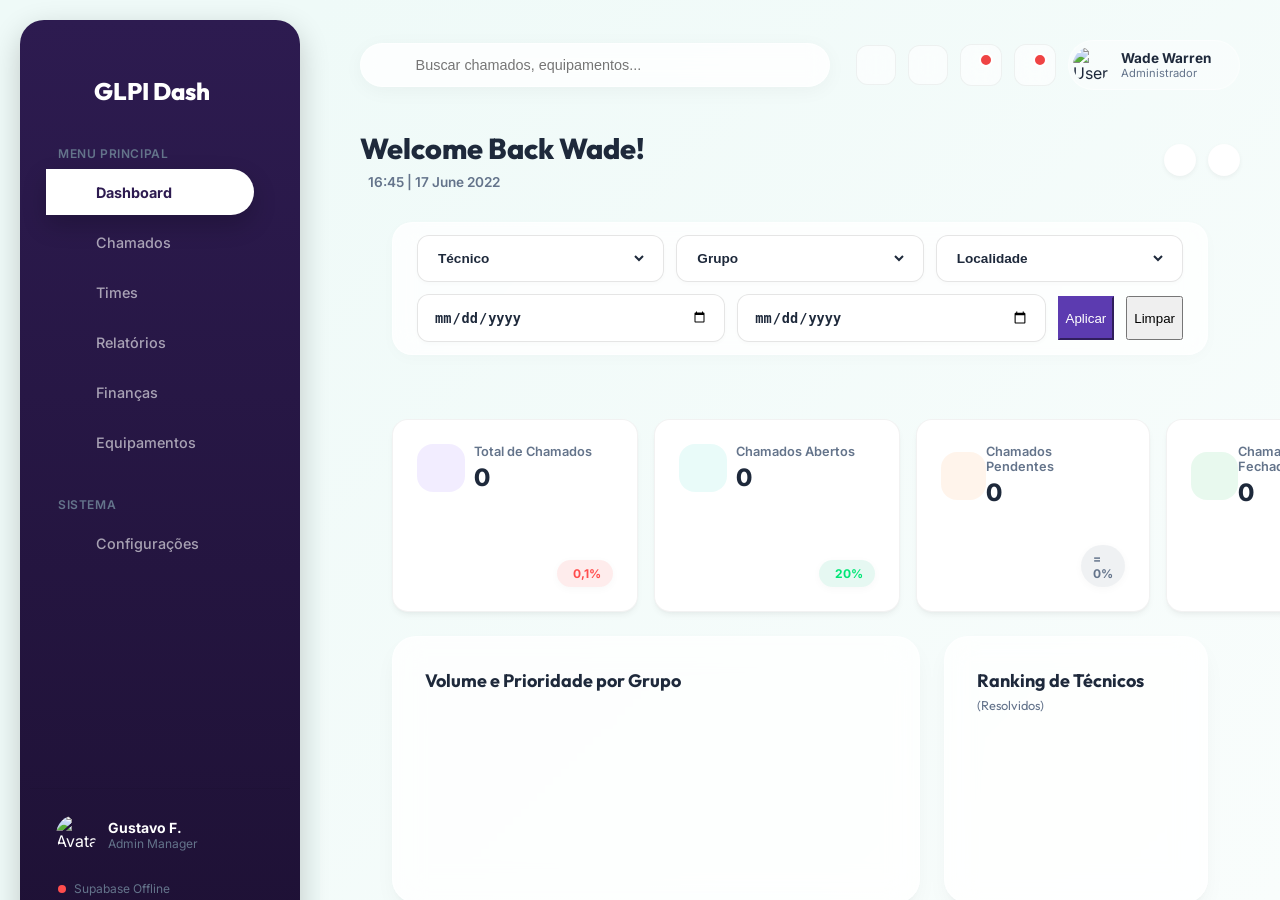
==== index.html @ dac2be9b "feat: premium dark mode and UI alignment refinements" ====
<!DOCTYPE html>
<html lang="pt-br">

<head>
    <meta charset="UTF-8">
    <meta name="viewport" content="width=device-width, initial-scale=1.0">
    <title>GLPI | Premium Dashboard</title>
    <link rel="stylesheet" href="style.css">
    <!-- Google Fonts: Inter & Outfit -->
    <link rel="preconnect" href="https://fonts.googleapis.com">
    <link rel="preconnect" href="https://fonts.gstatic.com" crossorigin>
    <link
        href="https://fonts.googleapis.com/css2?family=Inter:wght@300;400;500;600;700;800&family=Outfit:wght@400;500;600;700;800&display=swap"
        rel="stylesheet">
    <!-- Leaflet Maps CSS -->
    <link rel="stylesheet" href="https://unpkg.com/leaflet@1.9.4/dist/leaflet.css"
        integrity="sha256-p4NxAoJBhIIN+hmNHrzRCf9tD/miZyoHS5obTRR9BMY=" crossorigin="" />
    <link rel="stylesheet" href="https://unpkg.com/leaflet.markercluster@1.4.1/dist/MarkerCluster.css" />
    <link rel="stylesheet" href="https://unpkg.com/leaflet.markercluster@1.4.1/dist/MarkerCluster.Default.css" />
    <!-- Chart.js -->
    <script src="https://cdn.jsdelivr.net/npm/chart.js"></script>
    <!-- Lucide Icons -->
    <script src="https://unpkg.com/lucide@latest"></script>
    <!-- Leaflet JS -->
    <script src="https://unpkg.com/leaflet@1.9.4/dist/leaflet.js"
        integrity="sha256-20nQCchB9co0qIjJZRGuk2/Z9VM+kNiyxNV1lvTlZBo=" crossorigin=""></script>
    <script src="https://unpkg.com/leaflet.markercluster@1.4.1/dist/leaflet.markercluster.js"></script>
</head>

<body>
    <div class="app-container">
        <!-- Sidebar -->
        <aside class="sidebar">
            <div class="sidebar-header">
                <div class="logo">
                    <i data-lucide="zap"></i>
                    <span>GLPI Dash</span>
                </div>
            </div>

            <div class="sidebar-nav-group">
                <span class="nav-group-label">Menu Principal</span>
                <nav class="sidebar-nav">
                    <a href="#" class="nav-item active" id="nav-dashboard">
                        <i data-lucide="layout-grid"></i>
                        <span>Dashboard</span>
                    </a>
                    <a href="#" class="nav-item" id="nav-tickets">
                        <i data-lucide="ticket"></i>
                        <span>Chamados</span>
                    </a>
                    <a href="#" class="nav-item" id="nav-teams">
                        <i data-lucide="users"></i>
                        <span>Times</span>
                    </a>
                    <a href="#" class="nav-item" id="nav-reports">
                        <i data-lucide="bar-chart-3"></i>
                        <span>Relatórios</span>
                    </a>
                    <a href="#" class="nav-item" id="nav-finance">
                        <i data-lucide="dollar-sign"></i>
                        <span>Finanças</span>
                    </a>
                    <a href="#" class="nav-item" id="nav-equipamentos">
                        <i data-lucide="monitor"></i>
                        <span>Equipamentos</span>
                    </a>
                </nav>
            </div>

            <div class="sidebar-nav-group">
                <span class="nav-group-label">Sistema</span>
                <nav class="sidebar-nav">
                    <a href="#" class="nav-item">
                        <i data-lucide="settings"></i>
                        <span>Configurações</span>
                    </a>
                </nav>
            </div>

            <div class="sidebar-footer">
                <div class="user-profile-mini">
                    <img src="https://ui-avatars.com/api/?name=Admin+Manager&background=e0e9fe&color=135bec"
                        alt="Avatar" class="avatar-mini">
                    <div class="user-info-mini">
                        <span class="name">Gustavo F.</span>
                        <span class="role">Admin Manager</span>
                    </div>
                </div>
                <div class="connection-status"
                    style="margin-top: 16px; padding: 0 12px; font-size: 0.75rem; color: #64748b; display: flex; align-items: center; gap: 8px;">
                    <span class="status-dot"></span>
                    <span id="status-text">Supabase Offline</span>
                </div>
            </div>
        </aside>

        <!-- Main Content -->
        <main class="main-content">
            <header class="top-header">
                <div class="mobile-menu-btn" id="mobile-menu-btn" style="display: none; cursor: pointer; margin-right: 16px;">
                    <i data-lucide="menu"></i>
                </div>
                <div class="search-container">
                    <i data-lucide="search"></i>
                    <input type="text" id="ticket-search" placeholder="Buscar chamados, equipamentos...">
                </div>
                <div class="header-actions">
                    <button class="action-icon" id="refresh-btn" title="Atualizar Dados">
                        <i data-lucide="refresh-cw"></i>
                    </button>
                    <button class="action-icon" id="theme-toggle" title="Alternar Tema">
                        <i data-lucide="sun"></i>
                    </button>
                    <div class="action-icon">
                        <i data-lucide="message-square"></i>
                        <span class="status-badge-header"></span>
                    </div>
                    <div class="action-icon">
                        <i data-lucide="bell"></i>
                        <span class="status-badge-header"></span>
                    </div>
                    <div class="user-profile">
                        <img src="https://ui-avatars.com/api/?name=Wade+Warren&background=f472b6&color=fff" alt="User">
                        <div class="user-meta">
                            <span class="name">Wade Warren</span>
                            <span class="role">Administrador</span>
                        </div>
                        <i data-lucide="chevron-down"></i>
                    </div>
                </div>
            </header>

            <div class="welcome-section">
                <div class="welcome-text">
                    <h2 id="view-title">Welcome Back Wade!</h2>
                    <div class="time-stamp">
                        <i data-lucide="calendar"></i>
                        <span id="current-time-display">16:45 | 17 June 2022</span>
                    </div>
                </div>
                <div class="view-controls">
                    <button class="ctrl-btn"><i data-lucide="chevron-left"></i></button>
                    <button class="ctrl-btn"><i data-lucide="chevron-right"></i></button>
                </div>
            </div>

            <!-- Shared Filters -->
            <div class="filter-bar">
                <div class="filter-group">
                    <select id="filter-tecnico" class="filter-select">
                        <option value="">Técnico</option>
                    </select>
                </div>
                <div class="filter-group">
                    <select id="filter-grupo" class="filter-select">
                        <option value="">Grupo</option>
                    </select>
                </div>
                <div class="filter-group">
                    <select id="filter-localidade" class="filter-select">
                        <option value="">Localidade</option>
                    </select>
                </div>
                <div class="filter-group">
                    <input type="date" id="filter-data-inicio" class="filter-select">
                </div>
                <div class="filter-group">
                    <input type="date" id="filter-data-fim" class="filter-select">
                </div>
                <button id="apply-filters" class="btn-premium"
                    style="height: 44px; background-color: var(--primary); color: white; border-color: var(--primary);">
                    <i data-lucide="check" style="width: 16px;"></i>
                    Aplicar
                </button>
                <button id="clear-filters" class="btn-premium" style="height: 44px;">
                    <i data-lucide="filter-x" style="width: 16px;"></i>
                    Limpar
                </button>
            </div>

            <div id="dashboard-view">
                <!-- Critical Alerts Ticker -->
                <div id="critical-alerts" class="glass-card"
                    style="padding: 12px 24px; margin-bottom: 24px; display: flex; align-items: center; justify-content: space-between; border-color: var(--danger); background: rgba(239, 68, 68, 0.05); display: none;">
                    <div style="display: flex; align-items: center; gap: 12px;">
                        <i data-lucide="alert-triangle" style="color: var(--danger);"></i>
                        <span style="font-weight: 600; color: var(--danger);">Atenção: <span
                                id="critical-count">0</span> Chamados Críticos em Aberto!</span>
                    </div>
                    <button class="btn-premium" onclick="window.dashboard.filterCritical()"
                        style="padding: 6px 16px; font-size: 0.8rem; border-color: var(--danger); color: var(--danger);">Ver
                        Agora</button>
                </div>

                <!-- Stats Grid -->
                <div class="stats-row">
                    <div class="stat-card">
                        <div class="stat-card-top">
                            <div class="icon-circle purple">
                                <i data-lucide="layers"></i>
                            </div>
                            <div class="stat-info">
                                <span class="label">Total de Chamados</span>
                                <span class="value" id="stat-total">0</span>
                            </div>
                            <button class="more-btn"><i data-lucide="more-vertical"></i></button>
                        </div>
                        <div class="stat-card-bottom">
                            <div class="mini-chart-container">
                                <canvas id="chart-mini-total"></canvas>
                            </div>
                            <span class="trend down"><i data-lucide="arrow-down"></i> 0,1%</span>
                        </div>
                    </div>

                    <div class="stat-card">
                        <div class="stat-card-top">
                            <div class="icon-circle teal">
                                <i data-lucide="alert-circle"></i>
                            </div>
                            <div class="stat-info">
                                <span class="label">Chamados Abertos</span>
                                <span class="value" id="stat-open">0</span>
                            </div>
                            <button class="more-btn"><i data-lucide="more-vertical"></i></button>
                        </div>
                        <div class="stat-card-bottom">
                            <div class="mini-chart-container">
                                <canvas id="chart-mini-open"></canvas>
                            </div>
                            <span class="trend up"><i data-lucide="arrow-up"></i> 20%</span>
                        </div>
                    </div>

                    <div class="stat-card">
                        <div class="stat-card-top">
                            <div class="icon-circle orange">
                                <i data-lucide="clock"></i>
                            </div>
                            <div class="stat-info">
                                <span class="label">Chamados Pendentes</span>
                                <span class="value" id="stat-pending">0</span>
                            </div>
                            <button class="more-btn"><i data-lucide="more-vertical"></i></button>
                        </div>
                        <div class="stat-card-bottom">
                            <div class="mini-chart-container">
                                <canvas id="chart-mini-pending"></canvas>
                            </div>
                            <span class="trend neutral">= 0%</span>
                        </div>
                    </div>

                    <div class="stat-card">
                        <div class="stat-card-top">
                            <div class="icon-circle green">
                                <i data-lucide="check-circle"></i>
                            </div>
                            <div class="stat-info">
                                <span class="label">Chamados Fechados</span>
                                <span class="value" id="stat-closed">0</span>
                            </div>
                            <button class="more-btn"><i data-lucide="more-vertical"></i></button>
                        </div>
                        <div class="stat-card-bottom">
                            <div class="mini-chart-container">
                                <canvas id="chart-mini-closed"></canvas>
                            </div>
                            <span class="trend up"><i data-lucide="arrow-up"></i> 0%</span>
                        </div>
                    </div>
                </div>

                <!-- Top Grid: Charts and Leaderboard -->
                <div style="display: grid; grid-template-columns: 2fr 1fr; gap: 24px; margin-bottom: 24px;">
                    <!-- Cross-Data Activity Chart -->
                    <div class="glass-card" style="margin-bottom: 0;">
                        <div class="chart-header">
                            <h3>Volume e Prioridade por Grupo</h3>
                        </div>
                        <div class="chart-container-large">
                            <canvas id="priorityGroupChart"></canvas>
                        </div>
                    </div>

                    <!-- Technician Leaderboard -->
                    <div class="glass-card" style="margin-bottom: 0;">
                        <div class="chart-header" style="margin-bottom: 16px;">
                            <h3>Ranking de Técnicos <span
                                    style="font-size: 0.8rem; font-weight: normal; color: var(--text-muted);">(Resolvidos)</span>
                            </h3>
                        </div>
                        <div id="leaderboard-container"
                            style="display: flex; flex-direction: column; gap: 12px; max-height: 350px; overflow-y: auto; padding-right: 8px;">
                            <!-- Leaderboard items will be inserted here -->
                        </div>
                    </div>
                </div>

                <!-- Map View -->
                <div class="glass-card" style="margin-bottom: 24px;">
                    <div class="chart-header">
                        <h3>Distribuição Geográfica de Chamados</h3>
                        <div style="font-size: 0.8rem; color: #64748b;">Abertos vs Pendentes vs Fechados por Entidade
                        </div>
                    </div>
                    <div style="display: grid; grid-template-columns: 2fr 1fr; gap: 24px;">
                        <div id="map-container" class="glass-card-inner"
                            style="height: 400px; border-radius: 12px; overflow: hidden; position: relative; z-index: 1;">
                            <div id="map" style="height: 100%; width: 100%;"></div>
                        </div>
                        <div class="chart-container-large" style="height: 400px;">
                            <canvas id="locationStatusChart"></canvas>
                        </div>
                    </div>
                </div>

                <!-- Bottom Grid -->
                <div class="bottom-grid">
                    <!-- Recent Tickets -->
                    <div class="table-container glass-card">
                        <div class="table-header">
                            <h3>Chamados Recentes</h3>
                            <div class="search-box">
                                <i data-lucide="search" style="color: #94a3b8; width: 16px;"></i>
                                <input type="text" id="ticket-search" placeholder="Buscar chamados...">
                            </div>
                        </div>
                        <div class="table-responsive">
                            <table id="tickets-table">
                                <thead>
                                    <tr>
                                        <th>ID</th>
                                        <th>Título</th>
                                        <th>Requerente</th>
                                        <th>Prioridade</th>
                                        <th>Status</th>
                                    </tr>
                                </thead>
                                <tbody id="tickets-table-body">
                                    <!-- Data will be populated here -->
                                </tbody>
                            </table>
                        </div>
                        <div class="table-footer">
                            <div class="pagination-info">
                                Mostrando <span id="pg-start">0</span> - <span id="pg-end">0</span> de <span
                                    id="pg-total">0</span>
                            </div>
                            <div class="pagination-controls" id="pagination-controls">
                                <!-- Pagination buttons will be here -->
                            </div>
                        </div>
                    </div>

                    <!-- Category Breakdown -->
                    <div style="display: flex; flex-direction: column; gap: 24px;">
                        <div class="glass-card" style="margin-bottom: 0;">
                            <div class="chart-header">
                                <h3>Status Global</h3>
                            </div>
                            <div style="height: 250px;">
                                <canvas id="statusChart"></canvas>
                            </div>
                        </div>

                        <!-- Topics Cloud -->
                        <div class="glass-card"
                            style="flex: 1; margin-bottom: 0; display: flex; flex-direction: column;">
                            <div class="chart-header" style="margin-bottom: 16px;">
                                <h3>Tópicos Frequentes</h3>
                            </div>
                            <div id="topics-cloud"
                                style="display: flex; flex-wrap: wrap; align-items: center; justify-content: center; gap: 8px; flex: 1; padding: 12px;">
                                <!-- Tags will be injected here -->
                            </div>
                        </div>
                    </div>
                </div>
            </div>

            <!-- Full Tickets View -->
            <div id="tickets-view" style="display: none;">
                <div class="table-container glass-card" style="margin-top: 0;">
                    <div class="table-header">
                        <h3>Lista Completa de Chamados</h3>
                        <div class="search-box">
                            <i data-lucide="search" style="color: #94a3b8; width: 16px;"></i>
                            <input type="text" id="ticket-search-full" placeholder="Buscar chamados na lista...">
                        </div>
                    </div>
                    <div class="table-responsive">
                        <table id="tickets-table-full">
                            <thead>
                                <tr>
                                    <th>ID</th>
                                    <th>Título</th>
                                    <th>Requerente</th>
                                    <th style="width: 120px;">Técnico</th>
                                    <th style="width: 120px;">Grupo</th>
                                    <th style="width: 150px;">Localidade</th>
                                    <th>Prioridade</th>
                                    <th>Status</th>
                                </tr>
                            </thead>
                            <tbody id="tickets-table-body-full">
                                <!-- Data populated here -->
                            </tbody>
                        </table>
                    </div>
                    <div class="table-footer">
                        <div class="pagination-info">
                            Mostrando <span id="pg-start-full">0</span> - <span id="pg-end-full">0</span> de <span
                                id="pg-total-full">0</span>
                        </div>
                        <div class="pagination-controls" id="pagination-controls-full">
                            <!-- Pagination buttons -->
                        </div>
                    </div>
                </div>
            </div>
            <!-- Teams View -->
            <div id="teams-view" style="display: none;">
                <div class="team-grid" id="teams-container">
                    <!-- Team cards will be generated here -->
                </div>
            </div>

            <!-- Reports View -->
            <div id="reports-view" style="display: none;">
                <!-- Main Reports Grid (Months) -->
                <div id="reports-main-view">
                    <div class="chart-header" style="margin-bottom: 24px;">
                        <h3>Relatórios por Período</h3>
                        <div style="font-size: 0.8rem; color: var(--text-muted);">Selecione um mês para ver o
                            detalhamento dos chamados</div>
                    </div>
                    <div id="reports-month-grid" class="team-grid">
                        <!-- Month cards will be generated here -->
                    </div>
                </div>

                <!-- Monthly Detail View -->
                <div id="reports-detail-view" style="display: none;">
                    <div class="glass-card" style="margin-top: 0;">
                        <div class="chart-header"
                            style="margin-bottom: 24px; display: flex; justify-content: space-between; align-items: flex-start;">
                            <div>
                                <h3 id="report-detail-title">Chamados de [Mês]</h3>
                                <div style="font-size: 0.8rem; color: var(--text-muted);">Listagem detalhada e
                                    estatísticas do período</div>
                            </div>
                            <button class="btn-premium" onclick="window.dashboard.showReportsMain()">
                                <i data-lucide="arrow-left" style="width: 16px;"></i>
                                Voltar
                            </button>
                        </div>
                        <div id="reports-month-content" style="display: flex; flex-direction: column; gap: 24px;">
                            <!-- Monthly ticket list will be generated here -->
                        </div>
                    </div>
                </div>
            </div>

            <!-- Equipamentos View -->
            <div id="equipamentos-view" style="display: none; padding: 32px;">
                <div class="stats-row" style="margin-bottom: 28px;">
                    <div class="stat-card">
                        <div class="stat-card-top">
                            <div class="icon-circle purple">
                                <i data-lucide="monitor"></i>
                            </div>
                            <div class="stat-info">
                                <span class="label">Computadores</span>
                                <span class="value" id="eq-total-computadores">0</span>
                            </div>
                        </div>
                    </div>
                    <div class="stat-card">
                        <div class="stat-card-top">
                            <div class="icon-circle green">
                                <i data-lucide="check"></i>
                            </div>
                            <div class="stat-info">
                                <span class="label">Ativos</span>
                                <span class="value" id="eq-ativos">0</span>
                            </div>
                        </div>
                    </div>
                    <div class="stat-card">
                        <div class="stat-card-top">
                            <div class="icon-circle blue">
                                <i data-lucide="screen-share"></i>
                            </div>
                            <div class="stat-info">
                                <span class="label">Monitores</span>
                                <span class="value" id="eq-total-monitores">0</span>
                            </div>
                        </div>
                    </div>
                </div>

                <div class="glass-card" style="margin-top: 24px;">
                    <div class="table-header">
                        <div style="display: flex; align-items: center; gap: 16px;">
                            <h3>Inventário de Equipamentos</h3>
                            <select id="eq-filter-entidade" class="filter-select" style="margin: 0;">
                                <option value="">Todas as Entidades</option>
                            </select>
                        </div>
                        <div class="tab-controls">
                            <button id="tab-computadores" class="active" onclick="window.dashboard.switchEquipamentoTab('computadores')">Computadores</button>
                            <button id="tab-monitores" onclick="window.dashboard.switchEquipamentoTab('monitores')">Monitores</button>
                        </div>
                    </div>

                    <!-- Computadores Panel -->
                    <div id="eq-panel-computadores" class="table-responsive">
                        <table class="premium-table">
                            <thead>
                                <tr>
                                    <th>Nome</th>
                                    <th>Tipo</th>
                                    <th>Marca/Modelo</th>
                                    <th>Usuário</th>
                                    <th>Setor/Entidade</th>
                                    <th>S.O.</th>
                                    <th>Status</th>
                                </tr>
                            </thead>
                            <tbody id="eq-body-computadores"></tbody>
                        </table>
                        <div id="eq-pagination-computadores" class="pagination-footer"></div>
                    </div>

                    <!-- Monitores Panel -->
                    <div id="eq-panel-monitores" class="table-responsive" style="display: none;">
                        <table class="premium-table">
                            <thead>
                                <tr>
                                    <th>Nome</th>
                                    <th>Marca/Modelo</th>
                                    <th>Usuário</th>
                                    <th>Setor/Entidade</th>
                                    <th>Atualização</th>
                                </tr>
                            </thead>
                            <tbody id="eq-body-monitores"></tbody>
                        </table>
                        <div id="eq-pagination-monitores" class="pagination-footer"></div>
                    </div>
                </div>
            </div>

            <!-- Finance View -->
            <div id="finance-view" style="display: none; padding: 32px;">
                <!-- Stat Cards -->
                <div class="stats-row" style="grid-template-columns: repeat(3, 1fr); margin-bottom: 28px;">
                    <div class="stat-card">
                        <div class="stat-card-header">
                            <i data-lucide="dollar-sign" style="width:16px;"></i>
                            Custo Total
                        </div>
                        <div class="stat-card-body">
                            <div class="stat-value" id="fin-total-cost">R$ 0,00</div>
                        </div>
                    </div>
                    <div class="stat-card">
                        <div class="stat-card-header">
                            <i data-lucide="trending-up" style="width:16px;"></i>
                            Custo Médio/Chamado
                        </div>
                        <div class="stat-card-body">
                            <div class="stat-value" id="fin-avg-cost">R$ 0,00</div>
                        </div>
                    </div>
                    <div class="stat-card">
                        <div class="stat-card-header">
                            <i data-lucide="arrow-up-right" style="width:16px;"></i>
                            Maior Custo Unitário
                        </div>
                        <div class="stat-card-body">
                            <div class="stat-value" id="fin-max-cost">R$ 0,00</div>
                        </div>
                    </div>
                </div>

                <!-- Charts Row 1: Evolution -->
                <div class="glass-card" style="margin-bottom: 24px;">
                    <div class="chart-header">
                        <h3>Evolução de Custos por Período</h3>
                    </div>
                    <div style="height: 350px;">
                        <canvas id="financeEvolutionChart"></canvas>
                    </div>
                </div>

                <!-- Charts Row 2: Distribution -->
                <div style="display: grid; grid-template-columns: 1fr 1fr; gap: 24px; margin-bottom: 24px;">
                    <div class="glass-card" style="margin-bottom: 0;">
                        <div class="chart-header">
                            <h3>Custo por Entidade (Top 10)</h3>
                        </div>
                        <div style="height: 300px;">
                            <canvas id="financeEntityChart"></canvas>
                        </div>
                    </div>
                    <div class="glass-card" style="margin-bottom: 0;">
                        <div class="chart-header">
                            <h3>Custo por Grupo</h3>
                        </div>
                        <div style="height: 300px;">
                            <canvas id="financeGroupChart"></canvas>
                        </div>
                    </div>
                </div>

                <!-- Detail Table -->
                <div class="table-container glass-card" style="margin-top: 0;">
                    <div class="table-header">
                        <h3>Detalhamento de Custos</h3>
                    </div>
                    <div class="table-responsive">
                        <table id="finance-table">
                            <thead>
                                <tr>
                                    <th>ID</th>
                                    <th>Título</th>
                                    <th>Entidade</th>
                                    <th>Grupo</th>
                                    <th>Data</th>
                                    <th>Custo (R$)</th>
                                </tr>
                            </thead>
                            <tbody id="finance-table-body">
                                <!-- Data will be populated here -->
                            </tbody>
                        </table>
                    </div>
                    <div class="table-footer">
                        <div class="pagination-info" id="fin-pagination-info">
                            Mostrando 0 - 0 de 0
                        </div>
                        <div class="pagination-controls" id="fin-pagination-controls">
                            <!-- Pagination buttons -->
                        </div>
                    </div>
                </div>
            </div>
        </main>
    </div>

    <!-- Team Members Modal -->
    <div id="members-modal" class="modal-overlay" style="display: none;">
        <div class="modal-container glass-card">
            <div class="modal-header">
                <div class="header-info">
                    <i data-lucide="users"></i>
                    <h3 id="modal-team-name">Integrantes do Time</h3>
                </div>
                <button class="modal-close" onclick="dashboard.closeModal()">
                    <i data-lucide="x"></i>
                </button>
            </div>
            <div class="modal-body">
                <div id="members-list" class="members-list">
                    <!-- Members will be listed here -->
                </div>
            </div>
            <div class="modal-footer">
                <button class="btn-premium" onclick="dashboard.closeModal()"
                    style="width: 100%; justify-content: center;">
                    Fechar
                </button>
            </div>
        </div>
    </div>

    <!-- Scripts -->
    <script src="config.js"></script>
    <script src="app.js?v=1.2"></script>
</body>

</html>
---- style.css ----
:root {
    /* MIGHTY Inspired Palette */
    --primary: #5c3bb0; /* Deep Purple */
    --primary-light: #7c4dff;
    --secondary: #2dd4bf; /* Mint/Teal */
    --bg-main: #effaf8; /* Soft Mint Background */
    --sidebar-bg: #2d1b50; /* Deep Dark Purple */
    --sidebar-active: #402675;
    
    --text-main: #1e293b;
    --text-muted: #64748b;
    --white: #ffffff;
    
    --danger: #ff4d4d;
    --success: #00e676;
    --warning: #ffb300;
    
    --card-shadow: 0 10px 25px -5px rgba(0, 0, 0, 0.05), 0 8px 10px -6px rgba(0, 0, 0, 0.05);
    --premium-shadow: 0 20px 50px rgba(45, 27, 80, 0.1);
    --glass: rgba(255, 255, 255, 0.8);
    --glass-border: rgba(255, 255, 255, 0.5);
    --border-radius: 24px;
    --card-bg: #ffffff;
    --border-color: rgba(0, 0, 0, 0.05);
}

body.dark-mode {
    --bg-main: #0f172a;
    --sidebar-bg: #020617;
    --text-main: #f8fafc;
    --text-muted: #94a3b8;
    --glass: rgba(15, 23, 42, 0.7);
    --glass-border: rgba(255, 255, 255, 0.1);
    --card-shadow: 0 10px 25px -5px rgba(0, 0, 0, 0.4);
    --white: #1e293b;
    --card-bg: #1e293b;
    --border-color: rgba(255, 255, 255, 0.05);
}

body {
    margin: 0;
    font-family: 'Inter', sans-serif;
    background-color: var(--bg-main);
    color: var(--text-main);
    -webkit-font-smoothing: antialiased;
    overflow-x: hidden;
}

h1,
h2,
h3,
h4,
h5,
h6 {
    font-family: 'Outfit', sans-serif;
    margin: 0;
}

.app-container {
    display: flex;
    height: 100vh;
    overflow: hidden;
    width: 100%;
}

/* Sidebar */
.sidebar {
    width: 260px;
    background: linear-gradient(180deg, var(--sidebar-bg) 0%, #1e1135 100%);
    color: white;
    display: flex;
    flex-direction: column;
    padding: 32px 10px;
    height: calc(100vh - 40px);
    margin: 20px;
    border-radius: 24px;
    box-shadow: 0 10px 30px rgba(0,0,0,0.2);
    position: relative;
    z-index: 100;
}

.sidebar-header {
    padding: 24px;
    display: flex;
    align-items: center;
    gap: 12px;
}

.logo {
    display: flex;
    align-items: center;
    gap: 12px;
    font-size: 1.5rem;
    font-weight: 800;
    color: white;
    font-family: 'Outfit', sans-serif;
}

.logo i {
    color: var(--secondary);
    width: 28px;
    height: 28px;
}

.sidebar-nav-group {
    padding: 16px;
}

.nav-group-label {
    font-size: 0.75rem;
    font-weight: 600;
    color: var(--text-muted);
    text-transform: uppercase;
    letter-spacing: 0.05em;
    padding: 0 12px;
    margin-bottom: 8px;
    display: block;
}

.sidebar-nav {
    display: flex;
    flex-direction: column;
    gap: 4px;
}

.nav-item {
    display: flex;
    align-items: center;
    gap: 12px;
    padding: 14px 20px;
    border-radius: 0 50px 50px 0;
    color: rgba(255, 255, 255, 0.6);
    text-decoration: none;
    font-size: 0.9rem;
    font-weight: 500;
    transition: all 0.3s cubic-bezier(0.4, 0, 0.2, 1);
    margin-right: 20px;
}

.nav-item i {
    width: 18px;
    height: 18px;
}

.nav-item:hover {
    color: white;
    background-color: rgba(255, 255, 255, 0.1);
    transform: translateX(5px);
}

.nav-item.active {
    background: white;
    color: #2d1b50;
    font-weight: 700;
    box-shadow: 0 10px 25px rgba(0, 0, 0, 0.2);
}

.nav-item.active i {
    color: #2d1b50;
}

.sidebar-footer {
    padding: 16px;
    border-top: 1px solid var(--border-color);
    margin-top: auto;
}

.user-profile-mini {
    display: flex;
    align-items: center;
    gap: 12px;
    padding: 10px;
    border-radius: 12px;
    cursor: pointer;
    transition: all 0.3s ease;
}

.user-profile-mini:hover {
    background-color: rgba(0, 0, 0, 0.05);
}

.avatar-mini {
    width: 40px;
    height: 40px;
    border-radius: 50%;
}

.user-info-mini {
    display: flex;
    flex-direction: column;
}

.user-info-mini .name {
    font-size: 0.875rem;
    font-weight: 700;
}

.user-info-mini .role {
    font-size: 0.75rem;
    color: var(--text-muted);
}

.status-dot {
    width: 8px;
    height: 8px;
    border-radius: 50%;
    background-color: var(--danger);
}

.status-dot.online {
    background-color: var(--success);
}

/* Main Content */
/* Custom Scrollbars */
::-webkit-scrollbar {
    width: 8px;
    height: 8px;
}
::-webkit-scrollbar-track {
    background: transparent;
}
::-webkit-scrollbar-thumb {
    background: rgba(0, 0, 0, 0.1);
    border-radius: 4px;
}
body.dark-mode ::-webkit-scrollbar-thumb {
    background: rgba(255, 255, 255, 0.1);
}
::-webkit-scrollbar-thumb:hover {
    background: rgba(0, 0, 0, 0.2);
}
body.dark-mode ::-webkit-scrollbar-thumb:hover {
    background: rgba(255, 255, 255, 0.2);
}

.main-content {
    flex: 1;
    overflow-y: auto;
    scroll-behavior: smooth;
    background: linear-gradient(135deg, #effaf8 0%, #f9fdfc 100%);
    padding: 40px;
    position: relative;
    transition: background 0.3s ease;
}

body.dark-mode .main-content {
    background: linear-gradient(135deg, #0f172a 0%, #1e293b 100%);
}

.top-header {
    display: flex;
    align-items: center;
    justify-content: space-between;
    margin-bottom: 40px;
    gap: 24px;
}

body.dark-mode .top-header {
    background: rgba(30, 41, 59, 0.7);
    border-bottom: 1px solid rgba(30, 41, 59, 0.5);
}

/* Header Components */
.search-container {
    background: rgba(255, 255, 255, 0.8);
    backdrop-filter: blur(10px);
    padding: 12px 24px;
    border-radius: 50px;
    display: flex;
    align-items: center;
    gap: 12px;
    width: 420px;
    box-shadow: 0 4px 20px rgba(0,0,0,0.04);
    border: 1px solid rgba(255,255,255,0.5);
}

.search-container i {
    color: var(--text-muted);
    width: 18px;
}

.search-container input {
    border: none;
    outline: none;
    background: transparent;
    width: 100%;
    font-size: 0.9rem;
    font-weight: 500;
}

.user-profile {
    display: flex;
    align-items: center;
    gap: 12px;
    background: rgba(255, 255, 255, 0.4);
    padding: 4px 16px 4px 4px;
    border-radius: 50px;
    cursor: pointer;
    border: 1px solid var(--glass-border);
    height: 40px;
    transition: all 0.2s ease;
}

.user-profile:hover {
    background: rgba(255, 255, 255, 0.8);
    border-color: rgba(45, 27, 80, 0.1);
}

body.dark-mode .user-profile {
    background: rgba(30, 41, 59, 0.4);
    border-color: rgba(255, 255, 255, 0.05);
}

body.dark-mode .user-profile:hover {
    background: rgba(30, 41, 59, 0.6);
    border-color: rgba(255, 255, 255, 0.1);
}

.user-profile img {
    width: 36px;
    height: 36px;
    border-radius: 50%;
}

.user-meta {
    display: flex;
    flex-direction: column;
}

.user-meta .name {
    font-size: 0.85rem;
    font-weight: 700;
}

.user-meta .role {
    font-size: 0.7rem;
    color: var(--text-muted);
}

.header-actions {
    display: flex;
    align-items: center;
    gap: 12px;
}

.action-icon {
    width: 40px;
    height: 40px;
    border: 1px solid rgba(0, 0, 0, 0.05);
    background: rgba(255, 255, 255, 0.6);
    backdrop-filter: blur(10px);
    border-radius: 12px;
    display: flex;
    align-items: center;
    justify-content: center;
    color: #64748b;
    cursor: pointer;
    transition: all 0.3s cubic-bezier(0.4, 0, 0.2, 1);
    position: relative;
    padding: 0;
    font-size: 1rem;
}

.action-icon:hover {
    background: #ffffff;
    transform: translateY(-2px);
    box-shadow: 0 10px 25px -5px rgba(0, 0, 0, 0.1);
    color: #2d1b50;
    border-color: rgba(45, 27, 80, 0.1);
}

.action-icon i {
    width: 20px;
    height: 20px;
}

.status-badge-header {
    width: 10px;
    height: 10px;
    background: #ef4444;
    border: 2px solid white;
    border-radius: 50%;
    position: absolute;
    top: 8px;
    right: 8px;
    animation: pulse 2s infinite;
}

@keyframes pulse {
    0% { transform: scale(0.95); box-shadow: 0 0 0 0 rgba(239, 68, 68, 0.7); }
    70% { transform: scale(1); box-shadow: 0 0 0 6px rgba(239, 68, 68, 0); }
    100% { transform: scale(0.95); box-shadow: 0 0 0 0 rgba(239, 68, 68, 0); }
}

body.dark-mode .action-icon {
    background: rgba(30, 41, 59, 0.4);
    border-color: rgba(255, 255, 255, 0.05);
    color: #94a3b8;
}

body.dark-mode .action-icon:hover {
    background: rgba(30, 41, 59, 0.8);
    color: #ffffff;
    border-color: rgba(255, 255, 255, 0.1);
}

body.dark-mode .status-badge-header {
    border-color: #1e293b;
}

/* Welcome Section */
.welcome-section {
    display: flex;
    justify-content: space-between;
    align-items: center;
    margin-bottom: 32px;
}

.welcome-text h2 {
    font-size: 1.8rem;
    font-weight: 800;
    margin-bottom: 8px;
}

.time-stamp {
    display: flex;
    align-items: center;
    gap: 8px;
    font-size: 0.85rem;
    color: var(--text-muted);
    font-weight: 600;
}

.view-controls {
    display: flex;
    gap: 12px;
}

.ctrl-btn {
    width: 32px;
    height: 32px;
    border-radius: 50%;
    border: 1px solid var(--glass-border);
    background: var(--card-bg);
    display: flex;
    align-items: center;
    justify-content: center;
    cursor: pointer;
    box-shadow: 0 2px 5px rgba(0,0,0,0.05);
}

/* Stat Cards */
.stats-row {
    display: grid;
    grid-template-columns: repeat(4, 1fr);
    gap: 24px;
    margin-bottom: 32px;
}

.stat-card {
    background: var(--card-bg);
    border-radius: 24px;
    padding: 24px;
    box-shadow: var(--card-shadow);
    display: flex;
    flex-direction: column;
    gap: 20px;
    transition: transform 0.3s ease, box-shadow 0.3s ease;
}

.stat-card-top {
    display: flex;
    align-items: center;
    justify-content: space-between;
}

.icon-circle {
    width: 48px;
    height: 48px;
    border-radius: 16px;
    display: flex;
    align-items: center;
    justify-content: center;
}

.icon-circle.purple { background: rgba(124, 77, 255, 0.1); color: #7c4dff; }
.icon-circle.teal { background: rgba(45, 212, 191, 0.1); color: #2dd4bf; }
.icon-circle.orange { background: rgba(251, 146, 60, 0.1); color: #fb923c; }
.icon-circle.green { background: rgba(34, 197, 94, 0.1); color: #22c55e; }

.stat-info .label {
    display: block;
    font-size: 0.8rem;
    font-weight: 600;
    color: var(--text-muted);
    margin-bottom: 4px;
}

.stat-info .value {
    font-size: 1.5rem;
    font-weight: 800;
    color: var(--text-main);
}

.stat-card-bottom {
    display: flex;
    align-items: flex-end;
    justify-content: space-between;
    height: 60px;
}

.mini-chart-container {
    flex: 1;
    max-width: 140px;
    height: 100%;
}

.trend {
    font-size: 0.75rem;
    font-weight: 700;
    display: flex;
    align-items: center;
    gap: 4px;
    padding: 6px 12px;
    border-radius: 50px;
    background: rgba(255,255,255,0.8);
    box-shadow: 0 2px 8px rgba(0,0,0,0.03);
}

.trend.up { 
    background: rgba(16, 185, 129, 0.1);
    color: var(--success); 
}

.trend.down { 
    background: rgba(239, 68, 68, 0.1);
    color: var(--danger); 
}

.trend.neutral { 
    background: rgba(100, 116, 139, 0.1);
    color: var(--text-muted); 
}

.more-btn {
    background: transparent;
    border: none;
    color: var(--text-muted);
    cursor: pointer;
}

#dashboard-view,
#tickets-view,
#teams-view,
#finance-view {
    padding: 32px;
}

.filter-bar {
    display: flex;
    flex-wrap: wrap;
    gap: 12px;
    padding: 12px 24px;
    margin: 0 32px 32px 32px;
    align-items: center;
    background: var(--glass);
    backdrop-filter: blur(12px);
    border-radius: 20px;
    border: 1px solid var(--glass-border);
    box-shadow: 0 4px 15px rgba(0,0,0,0.02);
}

.filter-group {
    display: flex;
    align-items: center;
    background: var(--white);
    padding: 6px 16px;
    border-radius: 12px;
    border: 1px solid rgba(0,0,0,0.1);
    flex: 1;
    min-width: 160px;
    box-shadow: 0 2px 4px rgba(0,0,0,0.02);
}

body.dark-mode .filter-group {
    background: rgba(30, 41, 59, 0.5);
}

.filter-group label {
    display: none; /* Hide labels for cleaner look as planned */
}

.filter-select {
    padding: 8px 0;
    border: none;
    background: transparent;
    color: var(--text-main);
    font-size: 0.85rem;
    font-weight: 600;
    width: 100%;
    cursor: pointer;
}

.filter-select:focus {
    outline: none;
}

body.dark-mode .filter-select {
    background-color: var(--card-bg);
}

.glass-card {
    background-color: var(--glass);
    backdrop-filter: blur(15px);
    border-radius: 24px;
    border: 1px solid var(--glass-border);
    box-shadow: var(--card-shadow);
    padding: 32px;
    transition: transform 0.3s ease, box-shadow 0.3s ease;
}

.glass-card:hover {
    transform: translateY(-2px);
    box-shadow: 0 10px 15px -3px rgba(0, 0, 0, 0.05), 0 4px 6px -2px rgba(0, 0, 0, 0.025);
}

.glass-card-inner {
    transition: all 0.2s ease;
}

.glass-card-inner:hover {
    background-color: rgba(19, 91, 236, 0.05) !important;
    border-color: rgba(19, 91, 236, 0.2) !important;
    transform: translateX(4px);
}

/* Stats */
.stats-row {
    display: grid;
    grid-template-columns: repeat(5, 1fr);
    gap: 16px;
    margin-bottom: 24px;
}

.stat-card {
    background-color: var(--card-bg);
    border-radius: 16px;
    border: 1px solid var(--border-color);
    padding: 24px;
    display: flex;
    flex-direction: column;
    justify-content: space-between;
    box-shadow: 0 4px 6px -1px rgba(0, 0, 0, 0.05), 0 2px 4px -1px rgba(0, 0, 0, 0.03);
    backdrop-filter: blur(10px);
    transition: transform 0.3s ease, box-shadow 0.3s ease;
}

.stat-card:hover {
    transform: translateY(-4px);
    box-shadow: 0 10px 15px -3px rgba(0, 0, 0, 0.05), 0 4px 6px -2px rgba(0, 0, 0, 0.025);
}

.stat-card-header {
    display: flex;
    align-items: center;
    gap: 8px;
    font-size: 0.75rem;
    font-weight: 700;
    color: var(--text-muted);
    text-transform: uppercase;
    letter-spacing: 0.05em;
    margin-bottom: 12px;
}

.stat-card-body {
    display: flex;
    flex-direction: column;
    gap: 16px;
}

.stat-value {
    font-size: 2.25rem;
    font-weight: 700;
}

.stat-trend {
    display: flex;
    align-items: center;
    gap: 4px;
    font-size: 0.875rem;
    font-weight: 700;
}

.trend-up {
    color: var(--success);
}

.trend-down {
    color: var(--danger);
}

.add-data-card {
    border: 2px dashed var(--border-color);
    border-radius: 16px;
    display: flex;
    align-items: center;
    justify-content: center;
    color: var(--border-color);
    cursor: pointer;
    transition: all 0.2s;
}

.add-data-card:hover {
    border-color: var(--primary);
    color: var(--primary);
    background-color: rgba(19, 91, 236, 0.05);
}

/* Charts & Tables */
.chart-header {
    margin-bottom: 24px;
}

.chart-header h3 {
    font-size: 1.125rem;
    font-weight: 700;
}

.bottom-grid {
    display: grid;
    grid-template-columns: 1fr 1fr;
    gap: 24px;
}

.table-header {
    display: flex;
    justify-content: space-between;
    align-items: center;
    margin-bottom: 24px;
}

.search-box {
    display: flex;
    align-items: center;
    gap: 8px;
    padding: 8px 12px;
    border: 1px solid var(--border-color);
    border-radius: 12px;
    background-color: var(--background-light);
}

body.dark-mode .search-box {
    background-color: var(--card-bg);
}

.search-box input {
    background: transparent;
    border: none;
    outline: none;
    font-size: 0.875rem;
    color: var(--text-main);
}

.table-responsive {
    overflow-x: auto;
    border-radius: 12px;
}

table {
    width: 100%;
    border-collapse: separate;
    border-spacing: 0;
}

th {
    text-align: left;
    font-size: 0.75rem;
    font-weight: 700;
    color: var(--text-muted);
    text-transform: uppercase;
    padding: 16px 12px;
    border-bottom: 2px solid var(--border-color);
    background-color: rgba(0, 0, 0, 0.02);
}

body.dark-mode th {
    background-color: rgba(255, 255, 255, 0.02);
}

td {
    padding: 16px 12px;
    font-size: 0.875rem;
    border-bottom: 1px solid var(--border-color);
    transition: background-color 0.2s;
}

tbody tr {
    transition: all 0.2s ease;
}

tbody tr:hover td {
    background-color: rgba(19, 91, 236, 0.04);
}

body.dark-mode tbody tr:hover td {
    background-color: rgba(19, 91, 236, 0.1);
}

/* Emphasize the Title and ID */
td strong {
    color: var(--primary);
    font-weight: 600;
}

tbody tr:hover td strong {
    color: #0c43b3;
}

body.dark-mode tbody tr:hover td strong {
    color: #3b82f6;
}

/* Status Badges */
.status-badge {
    display: inline-flex;
    align-items: center;
    padding: 6px 12px;
    border-radius: 9999px;
    font-size: 0.75rem;
    font-weight: 700;
    text-transform: uppercase;
    letter-spacing: 0.05em;
    box-shadow: 0 1px 2px rgba(0, 0, 0, 0.05);
}

/* Matching app.js getStatusClass */
.status-badge.status-aberto {
    background: #e0f2fe;
    color: #0284c7;
    border: 1px solid #bae6fd;
}

.status-badge.status-pendente {
    background: #fef9c3;
    color: #ca8a04;
    border: 1px solid #fde047;
}

.status-badge.status-fechado {
    background: #dcfce7;
    color: #16a34a;
    border: 1px solid #bbf7d0;
}

body.dark-mode .status-badge.status-aberto {
    background: rgba(2, 132, 199, 0.2);
    border-color: rgba(2, 132, 199, 0.3);
    color: #38bdf8;
}

body.dark-mode .status-badge.status-pendente {
    background: rgba(202, 138, 4, 0.2);
    border-color: rgba(202, 138, 4, 0.3);
    color: #facc15;
}

body.dark-mode .status-badge.status-fechado {
    background: rgba(22, 163, 74, 0.2);
    border-color: rgba(22, 163, 74, 0.3);
    color: #4ade80;
}

/* Priorities */
.prio-high {
    color: var(--danger);
    font-weight: 700;
}

.prio-high::before {
    content: "🔴 ";
    font-size: 0.7rem;
}

.prio-medium {
    color: var(--warning);
    font-weight: 600;
}

.prio-medium::before {
    content: "🟡 ";
    font-size: 0.7rem;
}

.prio-low {
    color: var(--success);
    font-weight: 600;
}

.prio-low::before {
    content: "🟢 ";
    font-size: 0.7rem;
}

/* Teams Grid */
.team-grid {
    display: grid;
    grid-template-columns: repeat(auto-fill, minmax(300px, 1fr));
    gap: 24px;
}

.team-card {
    background-color: var(--card-bg);
    border-radius: 16px;
    border: 1px solid var(--border-color);
    padding: 24px;
    display: flex;
    flex-direction: column;
    gap: 16px;
    /* Adding hover similar to other glass cards */
    box-shadow: 0 4px 6px -1px rgba(0, 0, 0, 0.05), 0 2px 4px -1px rgba(0, 0, 0, 0.03);
    backdrop-filter: blur(10px);
    transition: transform 0.3s ease, box-shadow 0.3s ease;
}

.team-card:hover {
    transform: translateY(-4px);
    box-shadow: 0 10px 15px -3px rgba(0, 0, 0, 0.05), 0 4px 6px -2px rgba(0, 0, 0, 0.025);
    border-color: rgba(19, 91, 236, 0.3);
    /* Primary color glow */
}

.team-card-header {
    display: flex;
    align-items: center;
    gap: 16px;
}

.team-icon {
    display: flex;
    align-items: center;
    justify-content: center;
    width: 48px;
    height: 48px;
    border-radius: 12px;
    background: linear-gradient(135deg, rgba(19, 91, 236, 0.1) 0%, rgba(19, 91, 236, 0.05) 100%);
    color: var(--primary);
    box-shadow: 0 2px 4px rgba(19, 91, 236, 0.1) inset;
    transition: all 0.3s ease;
}

body.dark-mode .team-icon {
    background: linear-gradient(135deg, rgba(59, 130, 246, 0.2) 0%, rgba(59, 130, 246, 0.05) 100%);
    color: #3b82f6;
}

.team-card:hover .team-icon {
    transform: scale(1.05) rotate(-5deg);
    background-color: rgba(19, 91, 236, 0.15);
}

.team-info {
    display: flex;
    flex-direction: column;
}

.team-card-header h3 {
    font-size: 1.125rem;
    font-weight: 700;
    margin: 0;
    color: var(--text-main);
}

.team-info span {
    font-size: 0.8rem;
    color: var(--text-muted);
    font-weight: 600;
}

.team-stats {
    display: flex;
    flex-direction: column;
    gap: 12px;
    margin-top: 8px;
}

.team-stat-item {
    display: flex;
    flex-direction: column;
    gap: 4px;
}

.team-stat-item .label {
    font-size: 0.75rem;
    color: var(--text-muted);
    font-weight: 600;
    text-transform: uppercase;
    display: flex;
    justify-content: space-between;
}

.team-stat-item .value {
    font-size: 1rem;
    font-weight: 700;
    color: var(--text-main);
}

/* Label flex layout to hold both label and value */
.team-stat-item>span:first-child {
    display: flex;
    justify-content: space-between;
    align-items: center;
    width: 100%;
}

.progress-bar {
    height: 6px;
    background-color: var(--border-color);
    border-radius: 999px;
    overflow: hidden;
}

body.dark-mode .progress-bar {
    background-color: rgba(255, 255, 255, 0.05);
}

.progress {
    height: 100%;
    border-radius: 999px;
    transition: width 1s ease-in-out;
}

.table-footer {
    display: flex;
    justify-content: space-between;
    align-items: center;
    margin-top: 16px;
    font-size: 0.875rem;
    color: var(--text-muted);
}

/* Modals & other */
/* Map Styles */
.custom-cluster-icon {
    background: transparent;
    border: none;
}

.map-cluster-bubble {
    background: rgba(19, 91, 236, 0.9);
    border: 3px solid rgba(255, 255, 255, 0.5);
    color: white;
    font-weight: 800;
    border-radius: 50%;
    text-align: center;
    box-shadow: 0 4px 12px rgba(19, 91, 236, 0.4);
    transition: all 0.3s cubic-bezier(0.175, 0.885, 0.32, 1.275);
}

.map-cluster-bubble:hover {
    transform: scale(1.1);
    background: rgba(19, 91, 236, 1);
}

.custom-marker-icon {
    background: transparent;
    border: none;
}

.map-marker-bubble {
    border-radius: 50%;
    border: 2px solid white;
    box-shadow: 0 2px 6px rgba(0, 0, 0, 0.3);
    transition: all 0.2s ease;
}

.map-marker-bubble:hover {
    transform: scale(1.2);
    box-shadow: 0 4px 10px rgba(0, 0, 0, 0.4);
}

/* Dark mode map styling */
body.dark-mode .leaflet-layer,
body.dark-mode .leaflet-control-zoom-in,
body.dark-mode .leaflet-control-zoom-out,
body.dark-mode .leaflet-control-attribution {
    filter: invert(100%) hue-rotate(180deg) brightness(95%) contrast(90%);
}

.modal-overlay {
    position: fixed;
    top: 0;
    left: 0;
    right: 0;
    bottom: 0;
    background-color: rgba(0, 0, 0, 0.5);
    z-index: 100;
    display: flex;
    align-items: center;
    justify-content: center;
}

.modal-container {
    width: 90%;
    max-width: 500px;
}

.modal-header {
    display: flex;
    justify-content: space-between;
    align-items: center;
    padding: 24px;
    border-bottom: 1px solid var(--border-color);
}

/* ─── Finance Specific ─────────────────────────────────────────── */

.fin-metrics {
    display: grid;
    grid-template-columns: repeat(3, 1fr);
    gap: 24px;
    margin-bottom: 32px;
}

.fin-chart-container {
    background: var(--card-bg);
    border-radius: 16px;
    border: 1px solid var(--border-color);
    padding: 24px;
    height: 350px;
    position: relative;
}

.fin-grid-2 {
    display: grid;
    grid-template-columns: 2fr 1fr;
    gap: 24px;
    margin-bottom: 32px;
}

.fin-table-card {
    background: var(--card-bg);
    border-radius: 16px;
    border: 1px solid var(--border-color);
    padding: 24px;
    margin-top: 32px;
}

.fin-pagination {
    display: flex;
    justify-content: space-between;
    align-items: center;
    margin-top: 24px;
    padding-top: 16px;
    border-top: 1px solid var(--border-color);
}

.pg-btn {
    background: var(--card-bg);
    border: 1px solid var(--border-color);
    width: 32px;
    height: 32px;
    border-radius: 8px;
    display: flex;
    align-items: center;
    justify-content: center;
    cursor: pointer;
    transition: all 0.2s;
    color: var(--text-main);
}

.pg-btn:hover:not(:disabled) {
    background-color: var(--primary);
    color: white;
    border-color: var(--primary);
}

.pg-btn:disabled {
    opacity: 0.5;
    cursor: not-allowed;
}

/* Adjustments for dark mode */
body.dark-mode .fin-chart-container,
body.dark-mode .fin-table-card {
    background: var(--card-bg);
}

.modal-header .header-info {
    display: flex;
    align-items: center;
    gap: 12px;
}

.modal-close {
    background: none;
    border: none;
    color: var(--text-muted);
    cursor: pointer;
}

.members-list {
    display: flex;
    flex-direction: column;
    gap: 12px;
    margin-bottom: 24px;
    max-height: 400px;
    overflow-y: auto;
}

.member-item {
    display: flex;
    align-items: center;
    gap: 12px;
    padding: 12px;
    border: 1px solid var(--border-color);
    border-radius: 12px;
}

.chart-container-large {
    width: 100%;
}

/* Utilities */
.trend-up {
    color: var(--success);
}

.trend-down {
    color: var(--danger);
}

/* Base Hamburger Menu inside Top Header (Hidden on Desktop) */
.hamburger-menu {
    display: none;
    background: none;
    border: none;
    color: var(--text-main);
    cursor: pointer;
}

/* Mobile Responsiveness */
@media (max-width: 768px) {
    .app-container {
        flex-direction: column;
    }

    .sidebar {
        position: fixed;
        left: -100%;
        top: 0;
        bottom: 0;
        z-index: 50;
        transition: left 0.3s ease;
        background: var(--sidebar-bg);
    }

    .sidebar.open {
        left: 0;
        box-shadow: 4px 0 15px rgba(0, 0, 0, 0.1);
    }

    .hamburger-menu {
        display: block;
    }

    .stats-row {
        grid-template-columns: 1fr;
    }

    .bottom-grid {
        grid-template-columns: 1fr;
    }

    .filter-bar {
        flex-direction: column;
        align-items: stretch;
    }

    .chart-container-large {
        height: 300px !important;
    }

    #tickets-view .table-responsive,
    #dashboard-view .table-responsive {
        max-width: 100vw;
    }
}
/* --- Equipamentos Page --- */

.eq-tabs {
    display: flex;
    gap: 4px;
    background: var(--background-light);
    border: 1px solid var(--border-color);
    border-radius: 12px;
    padding: 4px;
}

.eq-tab {
    display: flex;
    align-items: center;
    gap: 6px;
    padding: 8px 18px;
    border: none;
    border-radius: 10px;
    background: transparent;
    color: var(--text-muted);
    font-size: 0.875rem;
    font-weight: 600;
    cursor: pointer;
    transition: all 0.2s ease;
    font-family: 'Inter', sans-serif;
}

.eq-tab:hover {
    background: rgba(19, 91, 236, 0.07);
    color: var(--primary);
}

.eq-tab.active {
    background: white;
    color: var(--primary);
    box-shadow: 0 1px 4px rgba(0,0,0,0.08);
}

body.dark-mode .eq-tab.active {
    background: var(--card-bg);
}

body.dark-mode .eq-tabs {
    background: var(--background-dark);
}

.eq-badge {
    display: inline-flex;
    align-items: center;
    padding: 4px 10px;
    border-radius: 9999px;
    font-size: 0.7rem;
    font-weight: 700;
    text-transform: uppercase;
    letter-spacing: 0.05em;
}

.eq-badge-ativo {
    background: #dcfce7;
    color: #16a34a;
    border: 1px solid #bbf7d0;
}

.eq-badge-inativo {
    background: #fee2e2;
    color: #dc2626;
    border: 1px solid #fecaca;
}

body.dark-mode .eq-badge-ativo {
    background: rgba(22, 163, 74, 0.2);
    border-color: rgba(22, 163, 74, 0.3);
    color: #4ade80;
}

body.dark-mode .eq-badge-inativo {
    background: rgba(220, 38, 38, 0.2);
    border-color: rgba(220, 38, 38, 0.3);
    color: #f87171;
}
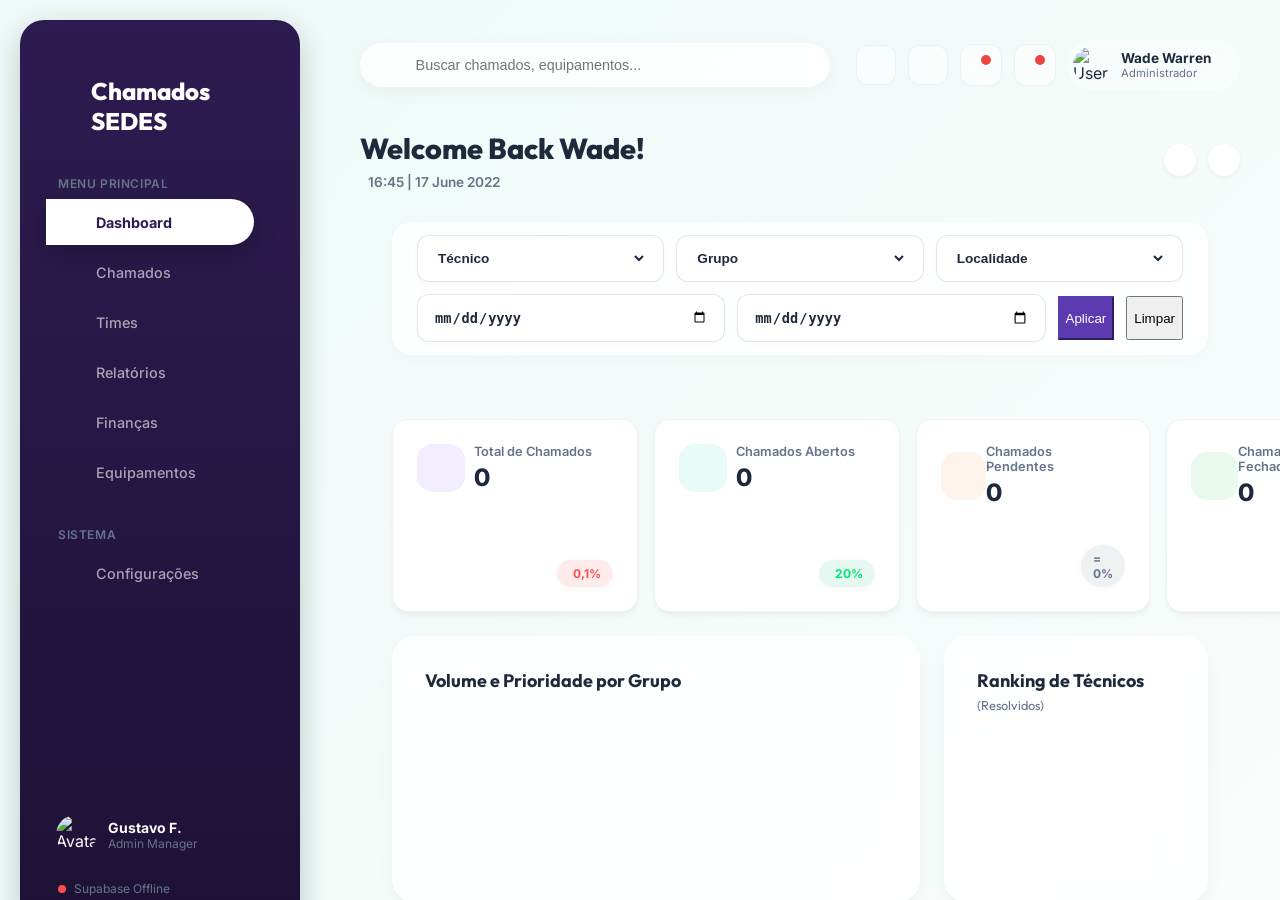
==== commit 2eaa87ee: "chore: rename dashboard to Chamados SEDES" ====
--- a/index.html
+++ b/index.html
@@ -4,7 +4,7 @@
 <head>
     <meta charset="UTF-8">
     <meta name="viewport" content="width=device-width, initial-scale=1.0">
-    <title>GLPI | Premium Dashboard</title>
+    <title>Chamados SEDES | Dashboard</title>
     <link rel="stylesheet" href="style.css">
     <!-- Google Fonts: Inter & Outfit -->
     <link rel="preconnect" href="https://fonts.googleapis.com">
@@ -34,7 +34,7 @@
             <div class="sidebar-header">
                 <div class="logo">
                     <i data-lucide="zap"></i>
-                    <span>GLPI Dash</span>
+                    <span>Chamados SEDES</span>
                 </div>
             </div>
 
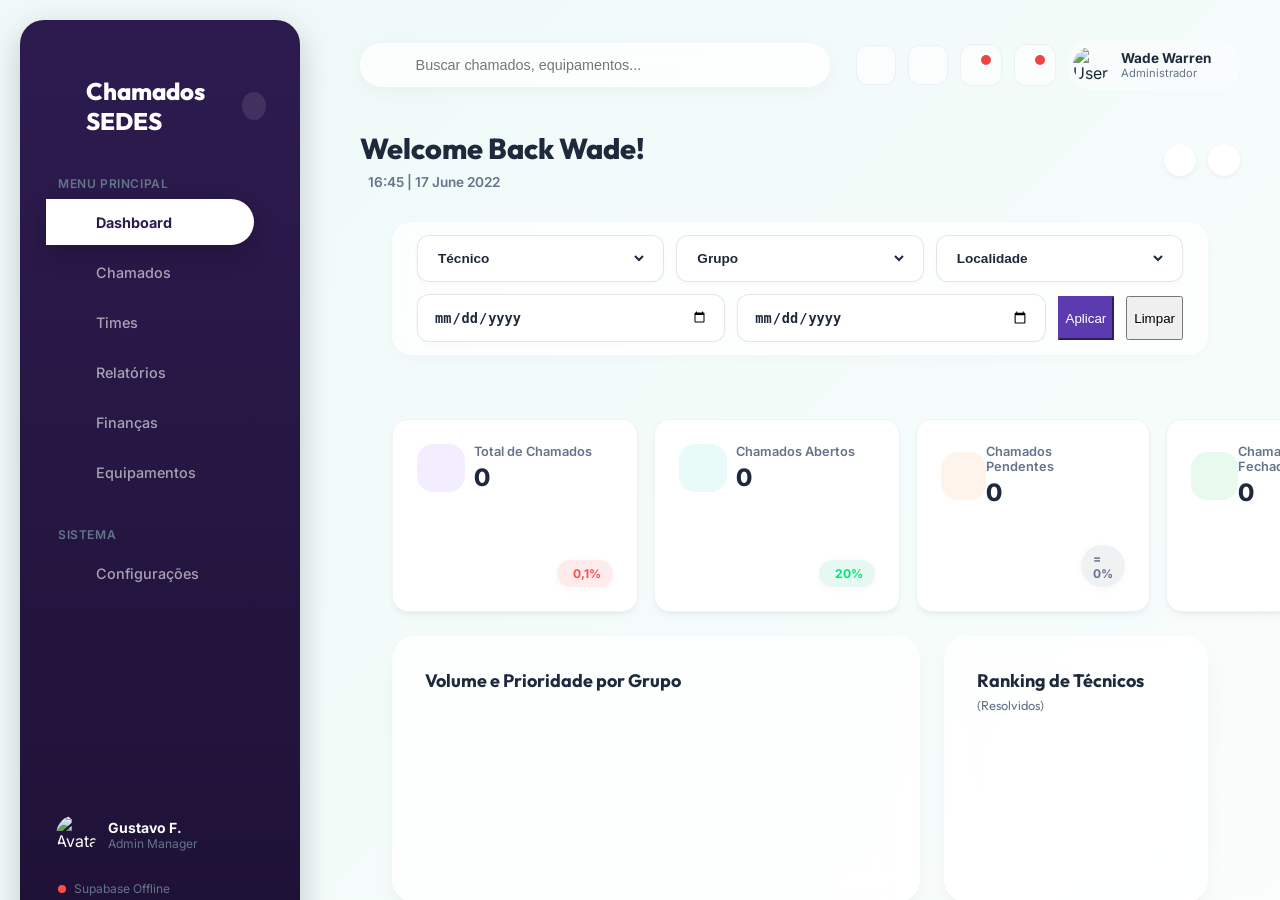
==== commit 4f02f84d: "feat: rename to Chamados SEDES and add collapsible sidebar" ====
--- a/index.html
+++ b/index.html
@@ -36,6 +36,9 @@
                     <i data-lucide="zap"></i>
                     <span>Chamados SEDES</span>
                 </div>
+                <button class="sidebar-toggle" id="sidebar-toggle">
+                    <i data-lucide="chevron-left"></i>
+                </button>
             </div>
 
             <div class="sidebar-nav-group">
--- a/style.css
+++ b/style.css
@@ -77,13 +77,25 @@
     box-shadow: 0 10px 30px rgba(0,0,0,0.2);
     position: relative;
     z-index: 100;
+    transition: width 0.4s cubic-bezier(0.4, 0, 0.2, 1), padding 0.4s ease;
+}
+
+.sidebar.minimized {
+    width: 80px;
+    padding: 32px 0;
 }
 
 .sidebar-header {
     padding: 24px;
     display: flex;
     align-items: center;
+    justify-content: space-between;
     gap: 12px;
+}
+
+.sidebar.minimized .sidebar-header {
+    justify-content: center;
+    padding: 24px 0;
 }
 
 .logo {
@@ -135,6 +147,47 @@
     font-weight: 500;
     transition: all 0.3s cubic-bezier(0.4, 0, 0.2, 1);
     margin-right: 20px;
+    white-space: nowrap;
+    overflow: hidden;
+}
+
+.sidebar.minimized .nav-item {
+    justify-content: center;
+    padding: 14px 0;
+    margin-right: 0;
+    border-radius: 12px;
+    margin: 0 10px;
+}
+
+.sidebar.minimized .logo span,
+.sidebar.minimized .nav-item span,
+.sidebar.minimized .nav-group-label,
+.sidebar.minimized .user-info-mini,
+.sidebar.minimized .connection-status span:not(.status-dot),
+.sidebar.minimized .user-meta {
+    display: none;
+}
+
+.sidebar-toggle {
+    background: rgba(255, 255, 255, 0.1);
+    border: none;
+    color: white;
+    width: 28px;
+    height: 28px;
+    border-radius: 50%;
+    display: flex;
+    align-items: center;
+    justify-content: center;
+    cursor: pointer;
+    transition: all 0.3s ease;
+}
+
+.sidebar-toggle:hover {
+    background: rgba(255, 255, 255, 0.2);
+}
+
+.sidebar.minimized #sidebar-toggle i {
+    transform: rotate(180deg);
 }
 
 .nav-item i {
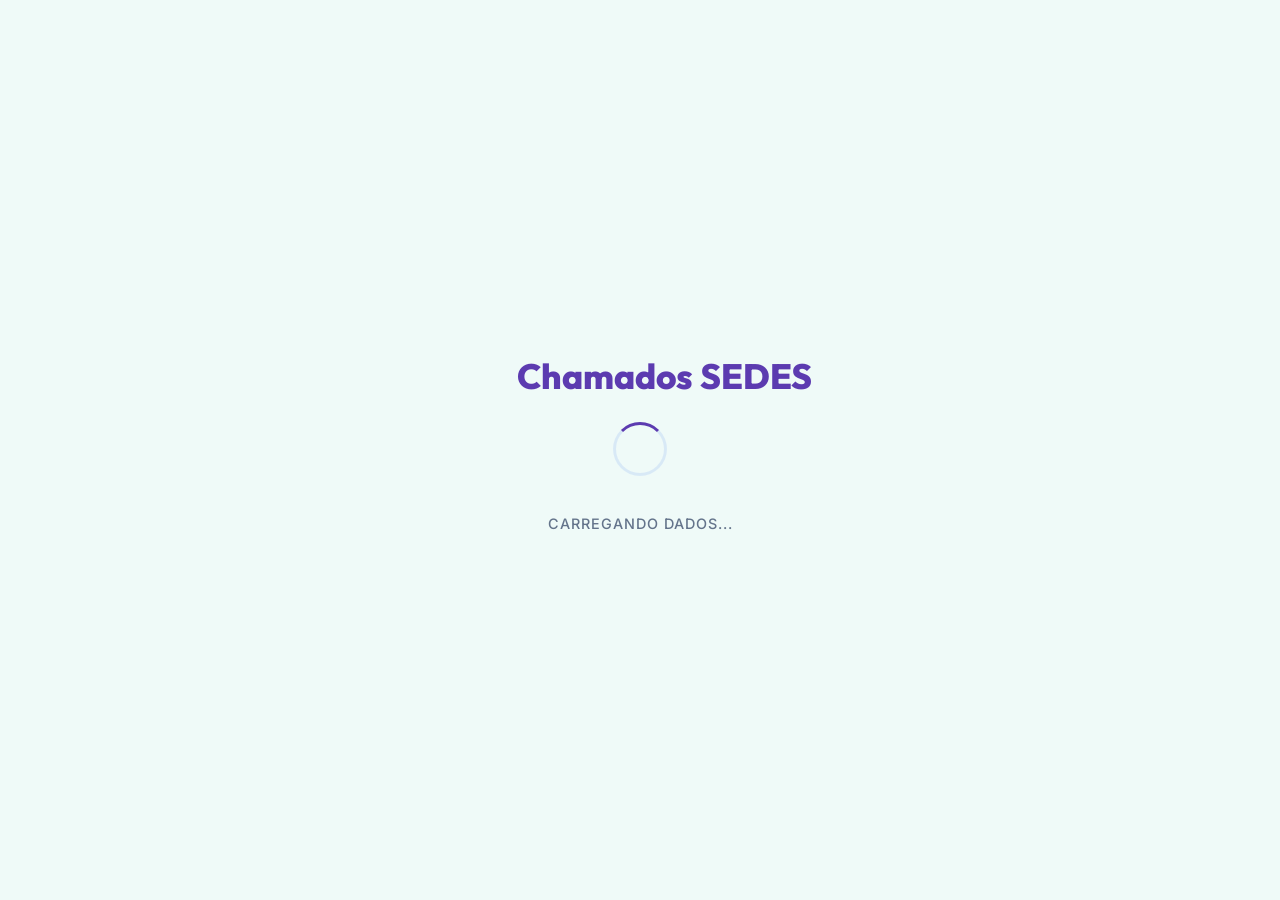
==== commit 2295ef0f: "feat: add premium loading screen and pdf export for reports" ====
--- a/index.html
+++ b/index.html
@@ -25,9 +25,24 @@
     <script src="https://unpkg.com/leaflet@1.9.4/dist/leaflet.js"
         integrity="sha256-20nQCchB9co0qIjJZRGuk2/Z9VM+kNiyxNV1lvTlZBo=" crossorigin=""></script>
     <script src="https://unpkg.com/leaflet.markercluster@1.4.1/dist/leaflet.markercluster.js"></script>
+    <!-- jsPDF & AutoTable -->
+    <script src="https://cdnjs.cloudflare.com/ajax/libs/jspdf/2.5.1/jspdf.umd.min.js"></script>
+    <script src="https://cdnjs.cloudflare.com/ajax/libs/jspdf-autotable/3.5.28/jspdf.plugin.autotable.min.js"></script>
 </head>
 
 <body>
+    <!-- Loading Overlay -->
+    <div id="loader-wrapper">
+        <div class="loader-content">
+            <div class="loader-logo">
+                <i data-lucide="zap"></i>
+                <span>Chamados SEDES</span>
+            </div>
+            <div class="loader-spinner"></div>
+            <p>CARREGANDO DADOS...</p>
+        </div>
+    </div>
+
     <div class="app-container">
         <!-- Sidebar -->
         <aside class="sidebar">
--- a/style.css
+++ b/style.css
@@ -1419,3 +1419,75 @@
     border-color: rgba(220, 38, 38, 0.3);
     color: #f87171;
 }
+
+/* --- Premium Loading Screen --- */
+#loader-wrapper {
+    position: fixed;
+    top: 0;
+    left: 0;
+    width: 100%;
+    height: 100%;
+    background: #0f172a; /* Fallback matching dark mode bg */
+    background: var(--bg-main);
+    display: flex;
+    flex-direction: column;
+    align-items: center;
+    justify-content: center;
+    z-index: 9999;
+    transition: opacity 0.5s ease-out, visibility 0.5s;
+}
+
+.loader-content {
+    display: flex;
+    flex-direction: column;
+    align-items: center;
+    gap: 24px;
+    text-align: center;
+}
+
+.loader-logo {
+    display: flex;
+    align-items: center;
+    gap: 12px;
+    font-family: 'Outfit', sans-serif;
+    font-size: 2.2rem;
+    font-weight: 800;
+    color: #135bec; /* Fallback matching --primary */
+    color: var(--primary);
+    animation: logo-pulse 2s infinite ease-in-out;
+}
+
+.loader-logo i {
+    width: 36px;
+    height: 36px;
+}
+
+.loader-spinner {
+    width: 48px;
+    height: 48px;
+    border: 3px solid rgba(19, 91, 236, 0.1);
+    border-top: 3px solid #135bec;
+    border-top-color: var(--primary);
+    border-radius: 50%;
+    animation: spin-loader 1s linear infinite;
+}
+
+.loader-content p {
+    font-family: 'Inter', sans-serif;
+    color: #94a3b8; /* Fallback matching --text-muted */
+    color: var(--text-muted);
+    font-size: 0.9rem;
+    font-weight: 500;
+    letter-spacing: 1px;
+    text-transform: uppercase;
+}
+
+@keyframes spin-loader {
+    0% { transform: rotate(0deg); }
+    100% { transform: rotate(360deg); }
+}
+
+@keyframes logo-pulse {
+    0%, 100% { transform: scale(1); opacity: 1; }
+    50% { transform: scale(1.05); opacity: 0.8; }
+}
